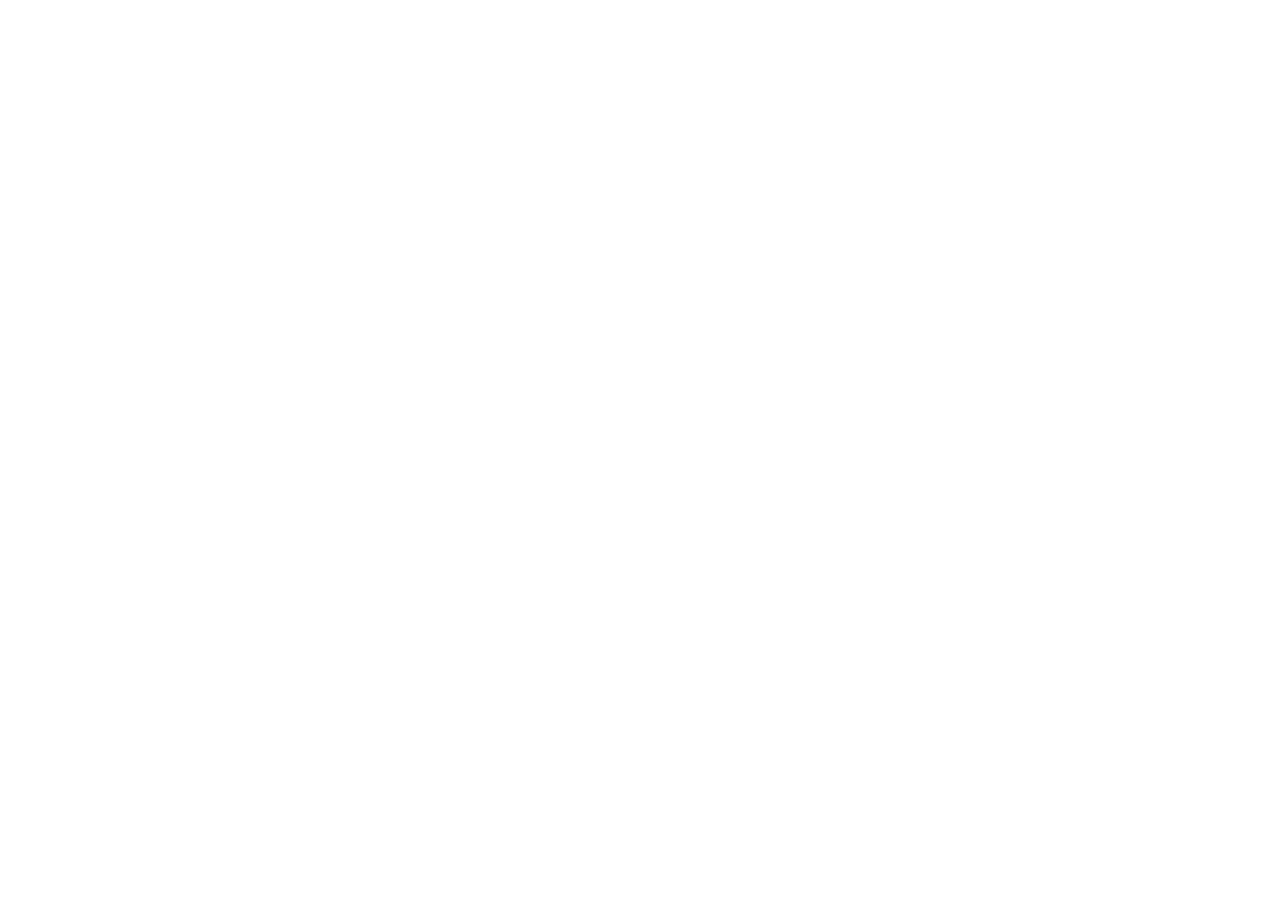
==== islombek.html @ 13af0010 "islombek.html faylini ochdim" ====
<!DOCTYPE html>
<html lang="en">
<head>
    <meta charset="UTF-8">
    <meta name="viewport" content="width=device-width, initial-scale=1.0">
    <title>Online Course</title>
    
</head>
<body>
    
</body>
</html>
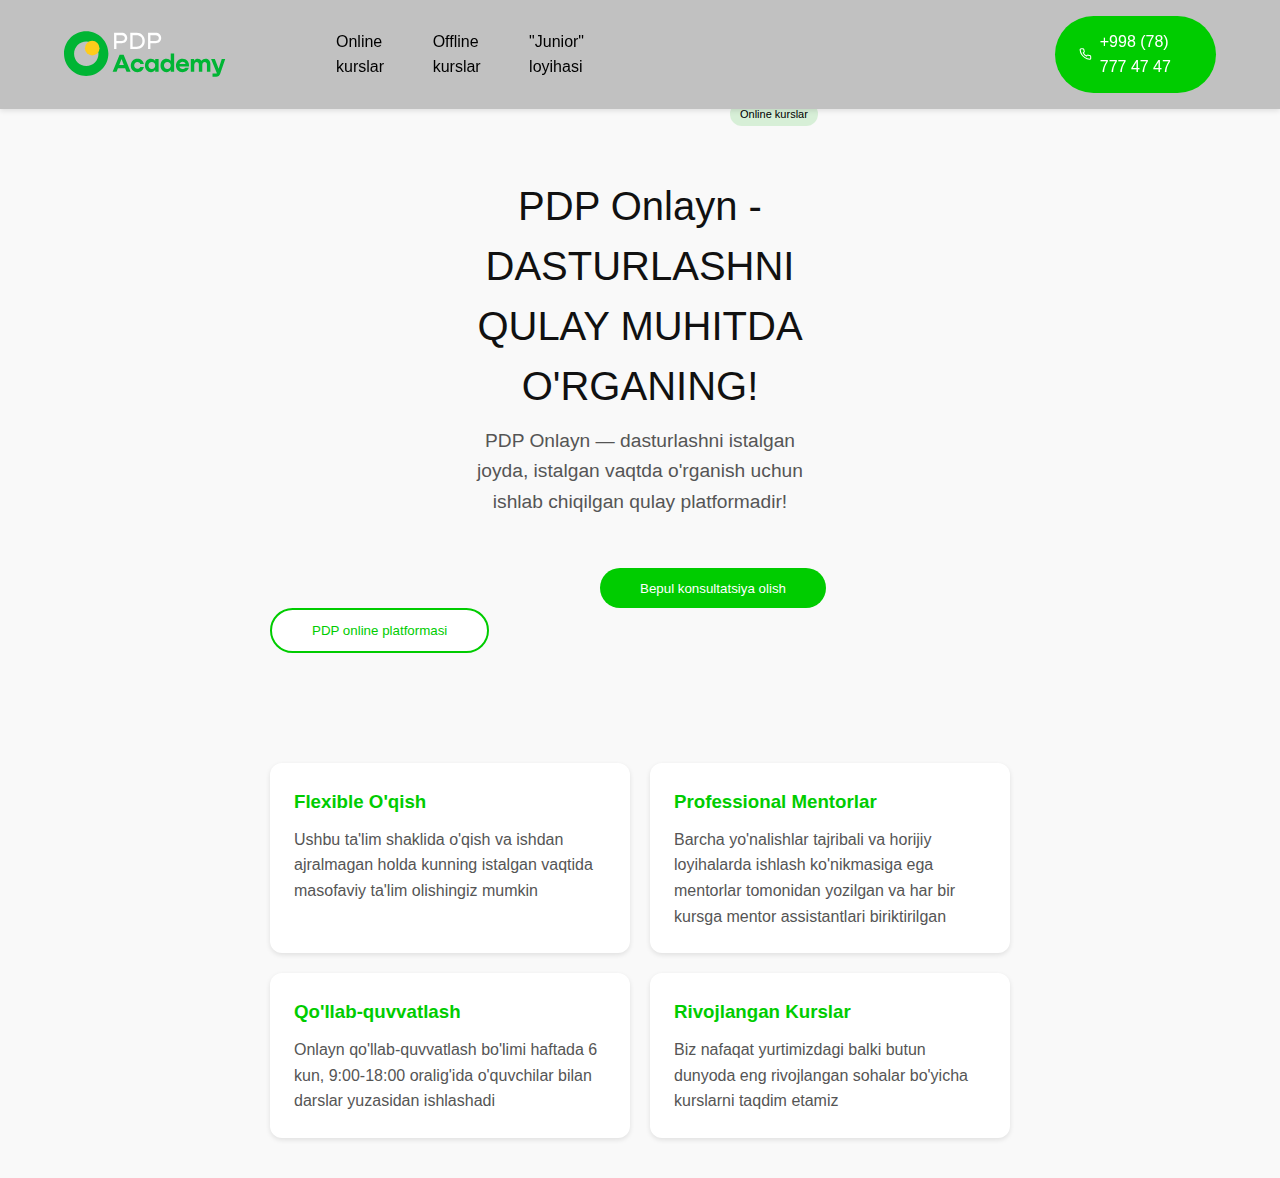
==== commit b549e157: "boshlang'ich page ni kirishdim" ====
--- a/islombek.html
+++ b/islombek.html
@@ -1,12 +1,66 @@
 <!DOCTYPE html>
 <html lang="en">
+
 <head>
     <meta charset="UTF-8">
     <meta name="viewport" content="width=device-width, initial-scale=1.0">
-    <title>Online Course</title>
-    
+    <link rel="stylesheet" href="islombek.css">
+    <title>PDP Academy</title>
+
 </head>
+
 <body>
-    
+    <section class="kottaNav">
+        <nav class="navbar">
+            <img src="./img/logo.e84aba9a5311ad12b26f240237513b5b.svg" alt="Logo" class="logo"
+                style="margin-right: 70px;">
+            <button class="menu-btn" style="display: none;">☰</button>
+            <div class="nav-links">
+                <a href="#">Online kurslar</a>
+                <a href="#">Offline kurslar</a>
+                <a href="#">"Junior" loyihasi</a>
+                <a href="tel:+998787774747" class="phone-number">
+                    <svg width="20" height="20" viewBox="0 0 24 24" fill="none" stroke="currentColor" stroke-width="2">
+                        <path
+                            d="M22 16.92v3a2 2 0 0 1-2.18 2 19.79 19.79 0 0 1-8.63-3.07 19.5 19.5 0 0 1-6-6 19.79 19.79 0 0 1-3.07-8.67A2 2 0 0 1 4.11 2h3a2 2 0 0 1 2 1.72 12.84 12.84 0 0 0 .7 2.81 2 2 0 0 1-.45 2.11L8.09 9.91a16 16 0 0 0 6 6l1.27-1.27a2 2 0 0 1 2.11-.45 12.84 12.84 0 0 0 2.81.7A2 2 0 0 1 22 16.92z">
+                        </path>
+                    </svg>
+                    +998 (78) 777 47 47
+                </a>
+            </div>
+        </nav>
+
+        <main class="content">
+            <a class="bage" href="https://online.pdp.uz/" target="_blank" rel="noreferrer">Online kurslar</a>
+            <section class="hero">
+                <h1>PDP Onlayn - DASTURLASHNI QULAY MUHITDA O'RGANING!</h1>
+                <p class="kirish">PDP Onlayn — dasturlashni istalgan joyda, istalgan vaqtda o'rganish uchun ishlab chiqilgan qulay
+                    platformadir!</p>
+            </section>
+            <div class="center">
+                <button class="consultat-btn" type="button">Bepul konsultatsiya olish</button>
+                <button class="consultat-bt" type="button">PDP online platformasi</button>
+            </div>
+            
+            <section class="cards">
+                <div class="card">
+                    <h3>Flexible O'qish</h3>
+                    <p>Ushbu ta'lim shaklida o'qish va ishdan ajralmagan holda kunning istalgan vaqtida masofaviy ta'lim olishingiz mumkin</p>
+                </div>
+                <div class="card">
+                    <h3>Professional Mentorlar</h3>
+                    <p>Barcha yo'nalishlar tajribali va horijiy loyihalarda ishlash ko'nikmasiga ega mentorlar tomonidan yozilgan va har bir kursga mentor assistantlari biriktirilgan</p>
+                </div>
+                <div class="card">
+                    <h3>Qo'llab-quvvatlash</h3>
+                    <p>Onlayn qo'llab-quvvatlash bo'limi haftada 6 kun, 9:00-18:00 oralig'ida o'quvchilar bilan darslar yuzasidan ishlashadi</p>
+                </div>
+                <div class="card">
+                    <h3>Rivojlangan Kurslar</h3>
+                    <p>Biz nafaqat yurtimizdagi balki butun dunyoda eng rivojlangan sohalar bo'yicha kurslarni taqdim etamiz</p>
+                </div>
+            </section>
+        </main>
 </body>
+
 </html>--- a/islombek.css
+++ b/islombek.css
@@ -0,0 +1,194 @@
+* {
+    margin: 0;
+    padding: 0;
+    box-sizing: border-box;
+}
+
+body {
+    font-family: Arial, sans-serif;
+    line-height: 1.6;
+}
+.bage {
+    background-color: #d1ecd1dd;
+    border-radius: 25px;
+    font-size: 11px;
+    padding: 6px 10px;
+    color: #000000;
+    text-decoration: none;
+    align-items: center;
+    margin-left: 480px;
+    margin-top: 90px;
+}
+
+.center {
+    display: ruby;
+
+}
+.consultat-bt {
+    background-color: white;
+    color: #00cc00 !important;
+    padding: 0.8rem 2.5rem;
+    border-radius: 50px;
+    text-decoration: none;
+    display: flex;
+    align-items: center;
+    gap: 0.5rem;
+    margin-left: 20px;
+    border-color: #00cc00;
+    border-style: solid;
+}
+.consultat-btn{
+    background-color: #00cc00;
+    color: white !important;
+    padding: 0.8rem 2.5rem;
+    border-radius: 50px;
+    text-decoration: none;
+    display: flex;
+    align-items: center;
+    gap: 0.5rem;
+    margin-left: 350px;
+    border: 2px;
+}
+
+.navbar {
+    display: flex;
+    justify-content: space-around;
+    align-items: center;
+    padding: 10px 20px;
+    background-color: white;
+    box-shadow: 0 2px 5px rgba(0, 0, 0, 0.1);
+    position: fixed;
+    top: 0;
+    left: 0;
+    width: 100%;
+    z-index: 1000;
+}
+body{
+    background-color: #f9f9f9;
+    background-repeat: no-repeat;
+     background-size: cover ;
+     background-position: center;
+}
+.navbar {
+     display: flex;
+    justify-content: start;
+    align-items: center;
+    gap: 40px;
+    padding: 1rem 5%;
+    position: fixed;
+    width: 100%;
+    top: 0;
+    left: 0;
+    z-index: 1000;
+    transition: all 0.3s ease;
+    background-color: #c1c1c1;
+  
+}
+
+.navbar.scrolled {
+    background-color: white;
+    box-shadow: 0 2px 10px rgba(0,0,0,0.1);
+}
+
+.logo {
+    display: flex;
+    align-items: center;
+    gap: 0.5rem;
+    color: #000000;
+    text-decoration: none;
+}
+
+
+.navbar.scrolled .logo {
+    color: #333;
+}
+.kirish {
+    color: #333;
+}
+.nav-links {
+    display: flex;
+    gap: 2rem;
+    align-items: center;
+}
+
+.nav-links a {
+    text-decoration: none;
+    color: #000000;
+    font-size: 16px;
+    transition: color 0.3s ease;
+}
+
+.navbar.scrolled .nav-links a {
+    color: #333;
+}
+
+.phone-number {
+    background-color: #00cc00;
+    color: white !important;
+    padding: 0.8rem 1.5rem;
+    border-radius: 50px;
+    text-decoration: none;
+    display: flex;
+    align-items: center;
+    gap: 0.5rem;
+    margin-left: 420px;
+}
+
+.phone-number:hover {
+    background-color: #01ba01;
+}
+.content {
+    margin-top: 80px; 
+    padding: 20px;
+    padding-left: 250px;
+    padding-right: 250px;
+
+}
+
+.hero {
+    text-align: center;
+    padding: 50px 20px;
+}
+
+.hero h1 {
+    font-size: 40px;
+    margin-bottom: 10px;
+    padding-left: 200px;
+    padding-right: 200px;
+    font-family: 'Segoe UI', Tahoma, Geneva, Verdana, sans-serif;
+    font-style: normal;
+    font-weight: 500;
+    line-height: 150%;
+    color: var(--common-colors-black,#111);
+}
+
+.hero p {
+    font-size: 1.2rem;
+    color: #555;
+    padding-left: 200px;
+    padding-right: 200px;
+}
+
+.cards {
+    display: grid;
+    grid-template-columns: repeat(auto-fit, minmax(250px, 1fr));
+    gap: 20px;
+    padding: 20px;
+    margin-top: 90px;
+}
+.card {
+    background: white;
+    padding: 24px;
+    border-radius: 12px;
+    box-shadow: 0 2px 5px rgba(0, 0, 0, 0.1);
+    text-align: start;
+}
+
+.card h3 {
+    color: #00cc00;
+    margin-bottom: 10px;
+}
+
+.card p {
+    color: #555;
+}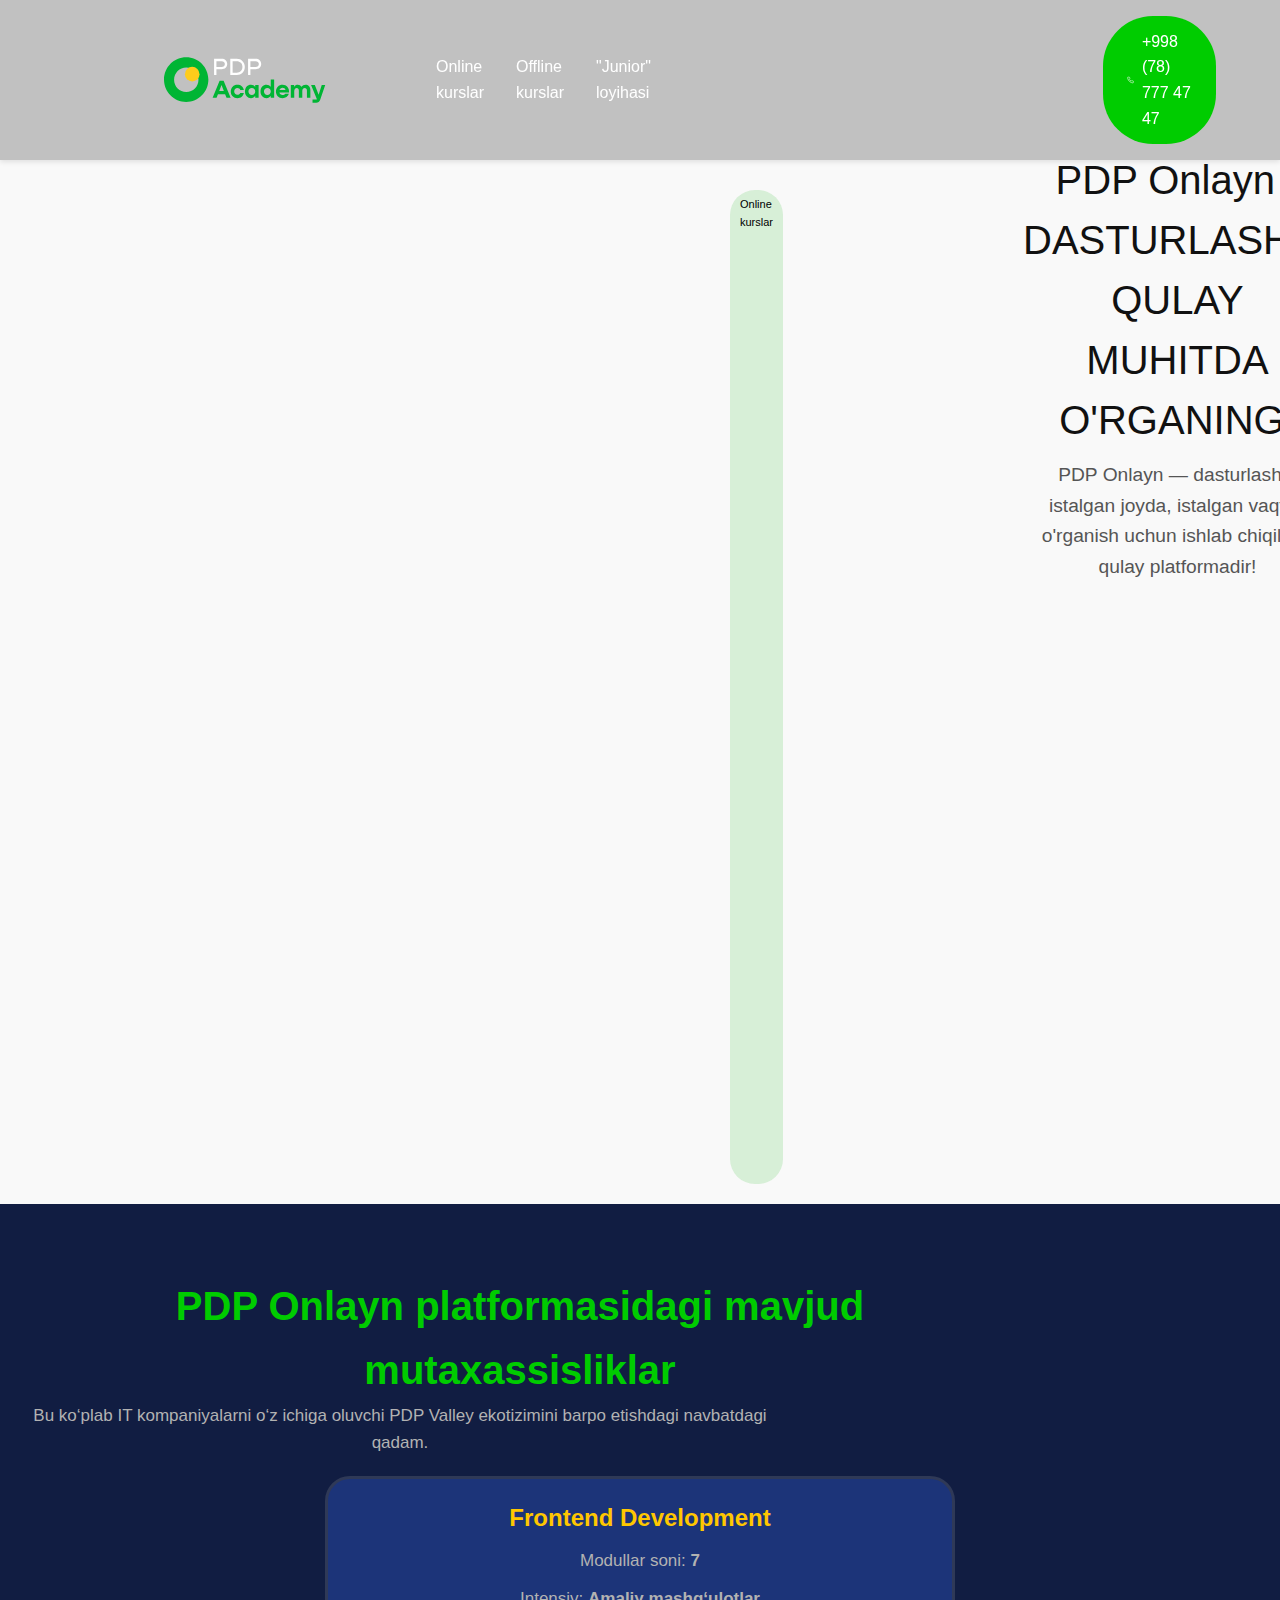
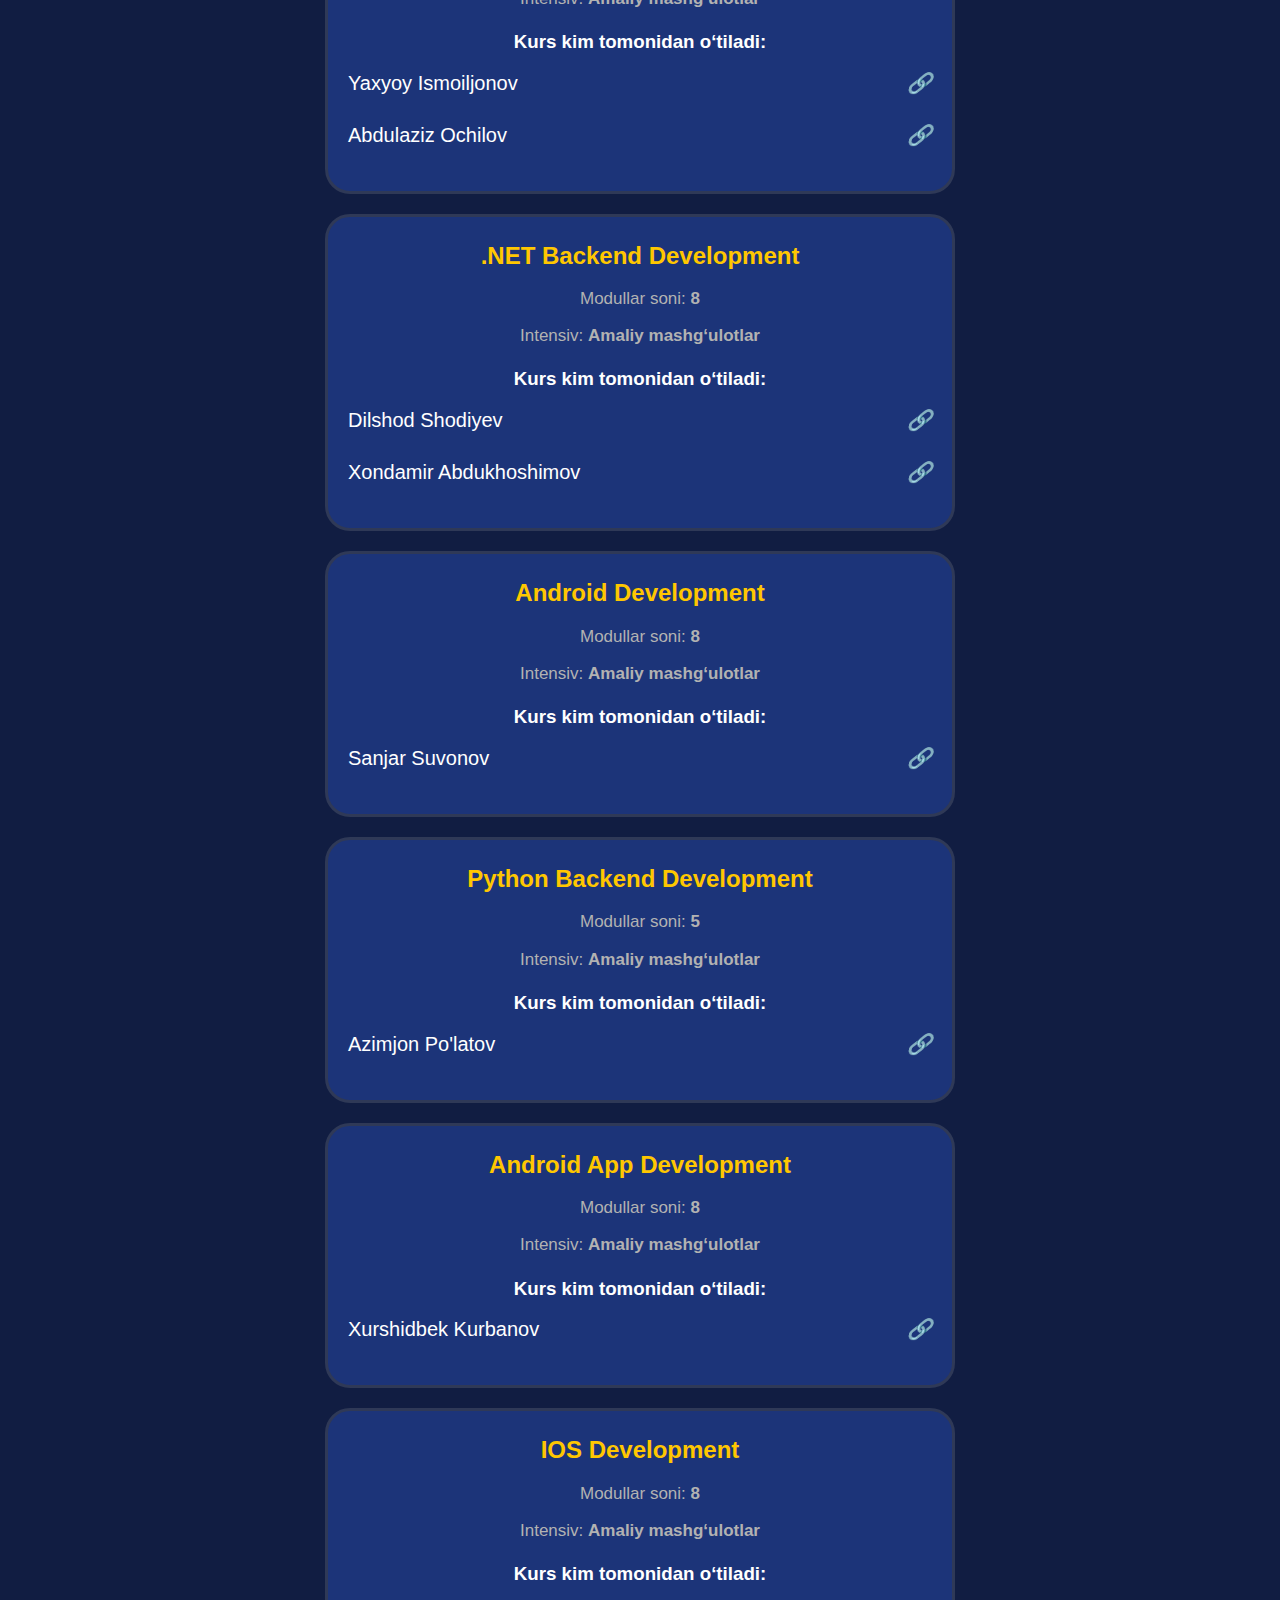
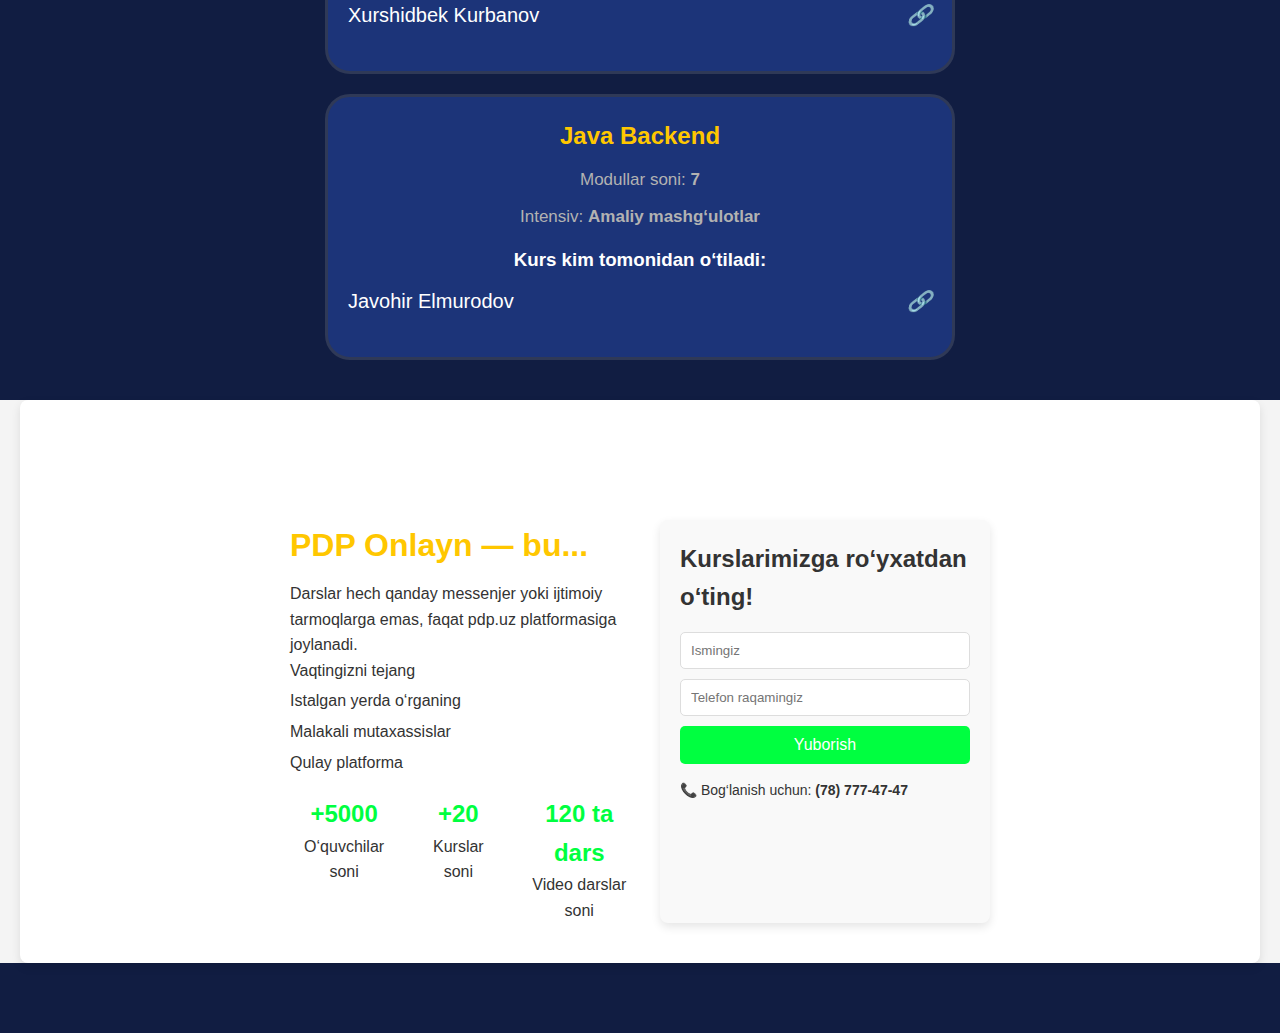
==== commit 24f6a7a6: "yangilanishlarni bir qismini kiritdim" ====
--- a/islombek.html
+++ b/islombek.html
@@ -10,57 +10,245 @@
 </head>
 
 <body>
-    <section class="kottaNav">
-        <nav class="navbar">
-            <img src="./img/logo.e84aba9a5311ad12b26f240237513b5b.svg" alt="Logo" class="logo"
-                style="margin-right: 70px;">
-            <button class="menu-btn" style="display: none;">☰</button>
-            <div class="nav-links">
-                <a href="#">Online kurslar</a>
-                <a href="#">Offline kurslar</a>
-                <a href="#">"Junior" loyihasi</a>
-                <a href="tel:+998787774747" class="phone-number">
-                    <svg width="20" height="20" viewBox="0 0 24 24" fill="none" stroke="currentColor" stroke-width="2">
-                        <path
-                            d="M22 16.92v3a2 2 0 0 1-2.18 2 19.79 19.79 0 0 1-8.63-3.07 19.5 19.5 0 0 1-6-6 19.79 19.79 0 0 1-3.07-8.67A2 2 0 0 1 4.11 2h3a2 2 0 0 1 2 1.72 12.84 12.84 0 0 0 .7 2.81 2 2 0 0 1-.45 2.11L8.09 9.91a16 16 0 0 0 6 6l1.27-1.27a2 2 0 0 1 2.11-.45 12.84 12.84 0 0 0 2.81.7A2 2 0 0 1 22 16.92z">
-                        </path>
-                    </svg>
-                    +998 (78) 777 47 47
-                </a>
+    <div class="page-1">
+        <section class="kottaNav">
+            <nav class="navbar">
+                <img src="./img/logo.e84aba9a5311ad12b26f240237513b5b.svg" alt="Logo" class="logo"
+                    style="margin-right: 70px;">
+                <button class="menu-btn" style="display: none;">☰</button>
+                <div class="nav-links">
+                    <a href="islombek.html">Online kurslar</a>
+                    <a href="#">Offline kurslar</a>
+                    <a href="#">"Junior" loyihasi</a>
+                    <a href="tel:+998787774747" class="phone-number">
+                        <svg width="20" height="20" viewBox="0 0 24 24" fill="none" stroke="currentColor"
+                            stroke-width="2">
+                            <path
+                                d="M22 16.92v3a2 2 0 0 1-2.18 2 19.79 19.79 0 0 1-8.63-3.07 19.5 19.5 0 0 1-6-6 19.79 19.79 0 0 1-3.07-8.67A2 2 0 0 1 4.11 2h3a2 2 0 0 1 2 1.72 12.84 12.84 0 0 0 .7 2.81 2 2 0 0 1-.45 2.11L8.09 9.91a16 16 0 0 0 6 6l1.27-1.27a2 2 0 0 1 2.11-.45 12.84 12.84 0 0 0 2.81.7A2 2 0 0 1 22 16.92z">
+                            </path>
+                        </svg>
+                        +998 (78) 777 47 47
+                    </a>
+                </div>
+            </nav>
+
+            <main class="content">
+                <a class="bage" href="https://online.pdp.uz/" target="_blank" rel="noreferrer">Online kurslar</a>
+                <section class="hero">
+                    <h1>PDP Onlayn - DASTURLASHNI QULAY MUHITDA O'RGANING!</h1>
+                    <p class="kirish">PDP Onlayn — dasturlashni istalgan joyda, istalgan vaqtda o'rganish uchun ishlab
+                        chiqilgan qulay
+                        platformadir!</p>
+                </section>
+                <div class="center">
+                    <button class="consultat-btn" type="button">Bepul konsultatsiya olish</button>
+                    <button class="consultat-bt" type="button"> <a href="https://online.pdp.uz">PDP online
+                            platformasi</a></button>
+                </div>
+
+                <section class="cards">
+                    <div class="card">
+                        <h3>Flexible O'qish</h3>
+                        <p>Ushbu ta'lim shaklida o'qish va ishdan ajralmagan holda kunning istalgan vaqtida masofaviy
+                            ta'lim
+                            olishingiz mumkin</p>
+                    </div>
+                    <div class="card">
+                        <h3>Professional Mentorlar</h3>
+                        <p>Barcha yo'nalishlar tajribali va horijiy loyihalarda ishlash ko'nikmasiga ega mentorlar
+                            tomonidan
+                            yozilgan va har bir kursga mentor assistantlari biriktirilgan</p>
+                    </div>
+                    <div class="card">
+                        <h3>Qo'llab-quvvatlash</h3>
+                        <p>Onlayn qo'llab-quvvatlash bo'limi haftada 6 kun, 9:00-18:00 oralig'ida o'quvchilar bilan
+                            darslar
+                            yuzasidan ishlashadi</p>
+                    </div>
+                    <div class="card">
+                        <h3>Rivojlangan Kurslar</h3>
+                        <p>Biz nafaqat yurtimizdagi balki butun dunyoda eng rivojlangan sohalar bo'yicha kurslarni
+                            taqdim
+                            etamiz</p>
+                    </div>
+                </section>
+            </main>
+    </div>
+    <div>
+        <section class="platform-section">
+            <h1>PDP Onlayn platformasidagi mavjud mutaxassisliklar</h1>
+            <p>
+                Bu ko‘plab IT kompaniyalarni o‘z ichiga oluvchi PDP Valley ekotizimini
+                barpo etishdagi navbatdagi qadam.
+            </p>
+            <div class="platform-cards">
+                <!-- Frontend Development Card -->
+                <div class="cardlar">
+                    <h2>Frontend Development</h2>
+                    <p>Modullar soni: <strong>7</strong></p>
+                    <p>Intensiv: <strong>Amaliy mashg‘ulotlar</strong></p>
+                    <div class="instructors">
+                        <h3>Kurs kim tomonidan o‘tiladi:</h3>
+                        <ul>
+                            <li>
+                                <span>Yaxyoy Ismoiljonov</span>
+                                <a href="#"><i class="icon">🔗</i></a>
+                            </li>
+                            <li>
+                                <span>Abdulaziz Ochilov</span>
+                                <a href="#"><i class="icon">🔗</i></a>
+                            </li>
+                        </ul>
+                    </div>
+                </div>
+
+                <!-- Backend Development Card -->
+                <div class="cardlar">
+                    <h2>.NET Backend Development</h2>
+                    <p>Modullar soni: <strong>8</strong></p>
+                    <p>Intensiv: <strong>Amaliy mashg‘ulotlar</strong></p>
+                    <div class="instructors">
+                        <h3>Kurs kim tomonidan o‘tiladi:</h3>
+                        <ul>
+                            <li>
+                                <span>Dilshod Shodiyev</span>
+                                <a href="#"><i class="icon">🔗</i></a>
+                            </li>
+                            <li>
+                                <span>Xondamir Abdukhoshimov</span>
+                                <a href="#"><i class="icon">🔗</i></a>
+                            </li>
+                        </ul>
+                    </div>
+                </div>
+
+                <!-- Android Dev -->
+                <div class="cardlar">
+                    <h2>Android Development</h2>
+                    <p>Modullar soni: <strong>8</strong></p>
+                    <p>Intensiv: <strong>Amaliy mashg‘ulotlar</strong></p>
+                    <div class="instructors">
+                        <h3>Kurs kim tomonidan o‘tiladi:</h3>
+                        <ul>
+                            <li>
+                                <span>Sanjar Suvonov</span>
+                                <a href="https://online.pdp.uz/course/android-development"><i class="icon">🔗</i></a>
+                            </li>
+                        </ul>
+                    </div>
+                </div>
+
+                <!-- Pyton backend dev -->
+                <div class="cardlar">
+                    <h2>Python Backend Development</h2>
+                    <p>Modullar soni: <strong>5</strong></p>
+                    <p>Intensiv: <strong>Amaliy mashg‘ulotlar</strong></p>
+                    <div class="instructors">
+                        <h3>Kurs kim tomonidan o‘tiladi:</h3>
+                        <ul>
+                            <li>
+                                <span>Azimjon Po'latov</span>
+                                <a href="https://online.pdp.uz/roadmap/PythonBackend"><i class="icon">🔗</i></a>
+                            </li>
+                        </ul>
+                    </div>
+                </div>
+
+                <!--  -->
+                <div class="cardlar">
+                    <h2>Android App Development</h2>
+                    <p>Modullar soni: <strong>8</strong></p>
+                    <p>Intensiv: <strong>Amaliy mashg‘ulotlar</strong></p>
+                    <div class="instructors">
+                        <h3>Kurs kim tomonidan o‘tiladi:</h3>
+                        <ul>
+                            <li>
+                                <span>Xurshidbek Kurbanov</span>
+                                <a href="https://online.pdp.uz/course/android-app-development"><i class="icon">🔗</i></a>
+                            </li>
+                        </ul>
+                    </div>
+                </div>
+
+                <!--  -->
+                <div class="cardlar">
+                    <h2>IOS Development</h2>
+                    <p>Modullar soni: <strong>8</strong></p>
+                    <p>Intensiv: <strong>Amaliy mashg‘ulotlar</strong></p>
+                    <div class="instructors">
+                        <h3>Kurs kim tomonidan o‘tiladi:</h3>
+                        <ul>
+                            <li>
+                                <span>Xurshidbek Kurbanov</span>
+                                <a href="https://online.pdp.uz/course/ios-app-development"><i class="icon">🔗</i></a>
+                            </li>
+                        </ul>
+                    </div>
+                </div>
+
+                <!--  -->
+                <div class="cardlar">
+                    <h2>Java Backend</h2>
+                    <p>Modullar soni: <strong>7</strong></p>
+                    <p>Intensiv: <strong>Amaliy mashg‘ulotlar</strong></p>
+                    <div class="instructors">
+                        <h3>Kurs kim tomonidan o‘tiladi:</h3>
+                        <ul>
+                            <li>
+                                <span>Javohir Elmurodov</span>
+                                <a href="https://online.pdp.uz/course/java-development-2023"><i class="icon">🔗</i></a>
+                            </li>
+                        </ul>
+                    </div>
+                </div>
             </div>
-        </nav>
-
-        <main class="content">
-            <a class="bage" href="https://online.pdp.uz/" target="_blank" rel="noreferrer">Online kurslar</a>
-            <section class="hero">
-                <h1>PDP Onlayn - DASTURLASHNI QULAY MUHITDA O'RGANING!</h1>
-                <p class="kirish">PDP Onlayn — dasturlashni istalgan joyda, istalgan vaqtda o'rganish uchun ishlab chiqilgan qulay
-                    platformadir!</p>
-            </section>
-            <div class="center">
-                <button class="consultat-btn" type="button">Bepul konsultatsiya olish</button>
-                <button class="consultat-bt" type="button">PDP online platformasi</button>
+        </section>
+    </div>
+    <div class="page-3">
+        <section class="pdp-online">
+            <div class="content">
+              <div class="info">
+                <h1>PDP Onlayn — bu...</h1>
+                <p>
+                  Darslar hech qanday messenjer yoki ijtimoiy tarmoqlarga emas, faqat
+                  pdp.uz platformasiga joylanadi.
+                </p>
+                <ul>
+                  <li>Vaqtingizni tejang</li>
+                  <li>Istalgan yerda o‘rganing</li>
+                  <li>Malakali mutaxassislar</li>
+                  <li>Qulay platforma</li>
+                </ul>
+                <div class="stats">
+                  <div>
+                    <h2>+5000</h2>
+                    <p>O‘quvchilar soni</p>
+                  </div>
+                  <div>
+                    <h2>+20</h2>
+                    <p>Kurslar soni</p>
+                  </div>
+                  <div>
+                    <h2>120 ta dars</h2>
+                    <p>Video darslar soni</p>
+                  </div>
+                </div>
+              </div>
+              <div class="form">
+                <h2>Kurslarimizga ro‘yxatdan o‘ting!</h2>
+                <form id="registration-form">
+                  <input type="text" id="name" placeholder="Ismingiz" required />
+                  <input type="tel" id="phone" placeholder="Telefon raqamingiz" required />
+                  <button type="submit">Yuborish</button>
+                </form>
+                <p>
+                  📞 Bog‘lanish uchun: <strong>(78) 777-47-47</strong>
+                </p>
+              </div>
             </div>
-            
-            <section class="cards">
-                <div class="card">
-                    <h3>Flexible O'qish</h3>
-                    <p>Ushbu ta'lim shaklida o'qish va ishdan ajralmagan holda kunning istalgan vaqtida masofaviy ta'lim olishingiz mumkin</p>
-                </div>
-                <div class="card">
-                    <h3>Professional Mentorlar</h3>
-                    <p>Barcha yo'nalishlar tajribali va horijiy loyihalarda ishlash ko'nikmasiga ega mentorlar tomonidan yozilgan va har bir kursga mentor assistantlari biriktirilgan</p>
-                </div>
-                <div class="card">
-                    <h3>Qo'llab-quvvatlash</h3>
-                    <p>Onlayn qo'llab-quvvatlash bo'limi haftada 6 kun, 9:00-18:00 oralig'ida o'quvchilar bilan darslar yuzasidan ishlashadi</p>
-                </div>
-                <div class="card">
-                    <h3>Rivojlangan Kurslar</h3>
-                    <p>Biz nafaqat yurtimizdagi balki butun dunyoda eng rivojlangan sohalar bo'yicha kurslarni taqdim etamiz</p>
-                </div>
-            </section>
-        </main>
+          </section>
+          
+    </div>
 </body>
 
 </html>--- a/islombek.css
+++ b/islombek.css
@@ -8,6 +8,7 @@
     font-family: Arial, sans-serif;
     line-height: 1.6;
 }
+
 .bage {
     background-color: #d1ecd1dd;
     border-radius: 25px;
@@ -24,6 +25,7 @@
     display: ruby;
 
 }
+
 .consultat-bt {
     background-color: white;
     color: #00cc00 !important;
@@ -37,7 +39,8 @@
     border-color: #00cc00;
     border-style: solid;
 }
-.consultat-btn{
+
+.consultat-btn {
     background-color: #00cc00;
     color: white !important;
     padding: 0.8rem 2.5rem;
@@ -63,14 +66,16 @@
     width: 100%;
     z-index: 1000;
 }
-body{
+
+.page-1 {
     background-color: #f9f9f9;
     background-repeat: no-repeat;
-     background-size: cover ;
-     background-position: center;
-}
+    background-size: cover;
+    background-position: center;
+}
+
 .navbar {
-     display: flex;
+    display: flex;
     justify-content: start;
     align-items: center;
     gap: 40px;
@@ -82,15 +87,16 @@
     z-index: 1000;
     transition: all 0.3s ease;
     background-color: #c1c1c1;
-  
+
 }
 
 .navbar.scrolled {
     background-color: white;
-    box-shadow: 0 2px 10px rgba(0,0,0,0.1);
+    box-shadow: 0 2px 10px rgba(0, 0, 0, 0.1);
 }
 
 .logo {
+    margin-left: 100px;
     display: flex;
     align-items: center;
     gap: 0.5rem;
@@ -102,9 +108,11 @@
 .navbar.scrolled .logo {
     color: #333;
 }
+
 .kirish {
     color: #333;
 }
+
 .nav-links {
     display: flex;
     gap: 2rem;
@@ -113,7 +121,7 @@
 
 .nav-links a {
     text-decoration: none;
-    color: #000000;
+    color: white;
     font-size: 16px;
     transition: color 0.3s ease;
 }
@@ -137,8 +145,9 @@
 .phone-number:hover {
     background-color: #01ba01;
 }
+
 .content {
-    margin-top: 80px; 
+    margin-top: 80px;
     padding: 20px;
     padding-left: 250px;
     padding-right: 250px;
@@ -159,7 +168,7 @@
     font-style: normal;
     font-weight: 500;
     line-height: 150%;
-    color: var(--common-colors-black,#111);
+    color: var(--common-colors-black, #111);
 }
 
 .hero p {
@@ -176,6 +185,7 @@
     padding: 20px;
     margin-top: 90px;
 }
+
 .card {
     background: white;
     padding: 24px;
@@ -191,4 +201,180 @@
 
 .card p {
     color: #555;
+}
+
+/* ikkinchi page */
+
+body {
+    font-family: Arial, sans-serif;
+    background-color: #111d42;
+    color: #ffffff;
+    margin: 0;
+    padding: 0;
+    margin-bottom: 70px;
+}
+
+.platform-section {
+    text-align: center;
+    padding: 20px;
+}
+
+.platform-section h1 {
+    margin-top: 50px;
+    margin-right: 240px;
+    color: #00cc00;
+    font-size: 40px;
+    font-family: Geneva, Verdana, sans-serif;
+}
+
+.platform-section p {
+    margin-bottom: 20px;
+    color: #b2b2b2;
+    font-size: 17px;
+    margin-right: 480px;
+}
+
+.platform-cards {
+    display: flex;
+    justify-content: center;
+    gap: 20px;
+    flex-wrap: wrap;
+}
+
+.cardlar {
+    background-color: #1c3479;
+    border-color: #2f3957;
+    border-radius: 25px;
+    border-style: solid;
+    padding: 20px;
+    width: 630px;
+    /* box-shadow: 0px 4px 8px black; */
+}
+
+.cardlar h2 {
+    color: #ffc700;
+}
+
+.cardlar p {
+    margin: 10px 0;
+}
+
+.instructors h3 {
+    margin: 15px 0 10px;
+}
+
+.instructors ul {
+    list-style: none;
+    padding: 0;
+}
+
+.instructors li {
+    font-size: 20px;
+    display: flex;
+    justify-content: space-between;
+    align-items: center;
+    margin-bottom: 20px;
+}
+
+.instructors a {
+    color: #00cc00;
+    text-decoration: none;
+}
+
+/* page 3 */
+
+.page-3 {
+    font-family: Arial, sans-serif;
+    margin: 0;
+    padding: 0;
+    background-color: #f4f4f4;
+    color: #333;
+}
+
+.pdp-online {
+    display: flex;
+    justify-content: space-between;
+    align-items: center;
+    padding: 20px;
+    background-color: #fff;
+    box-shadow: 0px 4px 10px rgba(0, 0, 0, 0.1);
+    border-radius: 8px;
+    margin: 20px;
+}
+
+.content {
+    display: flex;
+    gap: 20px;
+}
+
+.info {
+    max-width: 50%;
+}
+
+.info h1 {
+    color: #ffc700;
+    margin-bottom: 10px;
+}
+
+.info ul {
+    list-style: none;
+    padding: 0;
+}
+
+.info ul li {
+    margin-bottom: 5px;
+}
+
+.stats {
+    display: flex;
+    gap: 20px;
+    margin-top: 20px;
+}
+
+.stats div {
+    text-align: center;
+}
+
+.stats h2 {
+    color: #00ff40;
+    margin: 0;
+}
+
+.form {
+    background-color: #f9f9f9;
+    padding: 20px;
+    border-radius: 8px;
+    box-shadow: 0px 4px 10px rgba(0, 0, 0, 0.1);
+}
+
+.form h2 {
+    margin-bottom: 15px;
+}
+
+.form input {
+    width: 100%;
+    padding: 10px;
+    margin-bottom: 10px;
+    border: 1px solid #ddd;
+    border-radius: 5px;
+}
+
+.form button {
+    width: 100%;
+    padding: 10px;
+    background-color: #00ff40;
+    color: white;
+    border: none;
+    border-radius: 5px;
+    font-size: 16px;
+    cursor: pointer;
+}
+
+.form button:hover {
+    background-color: #00cc33;
+}
+
+.form p {
+    margin-top: 15px;
+    font-size: 14px;
 }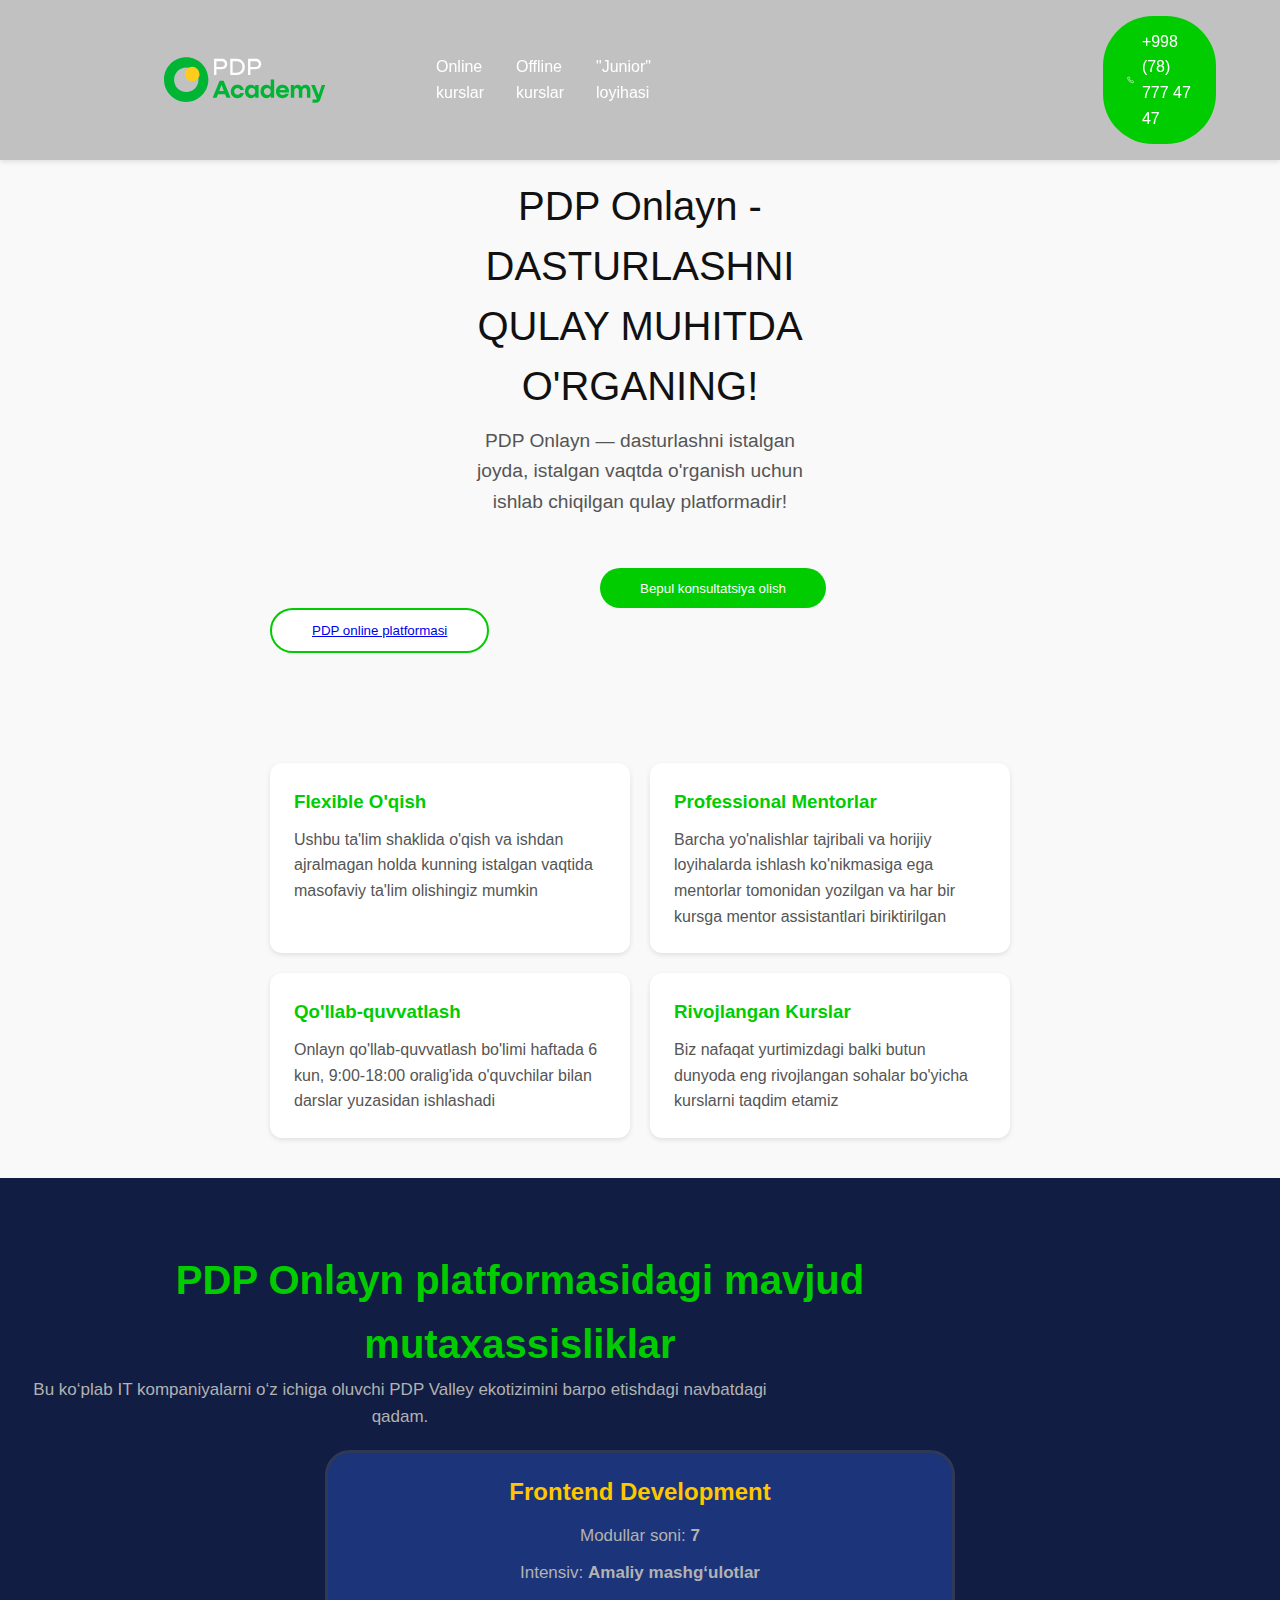
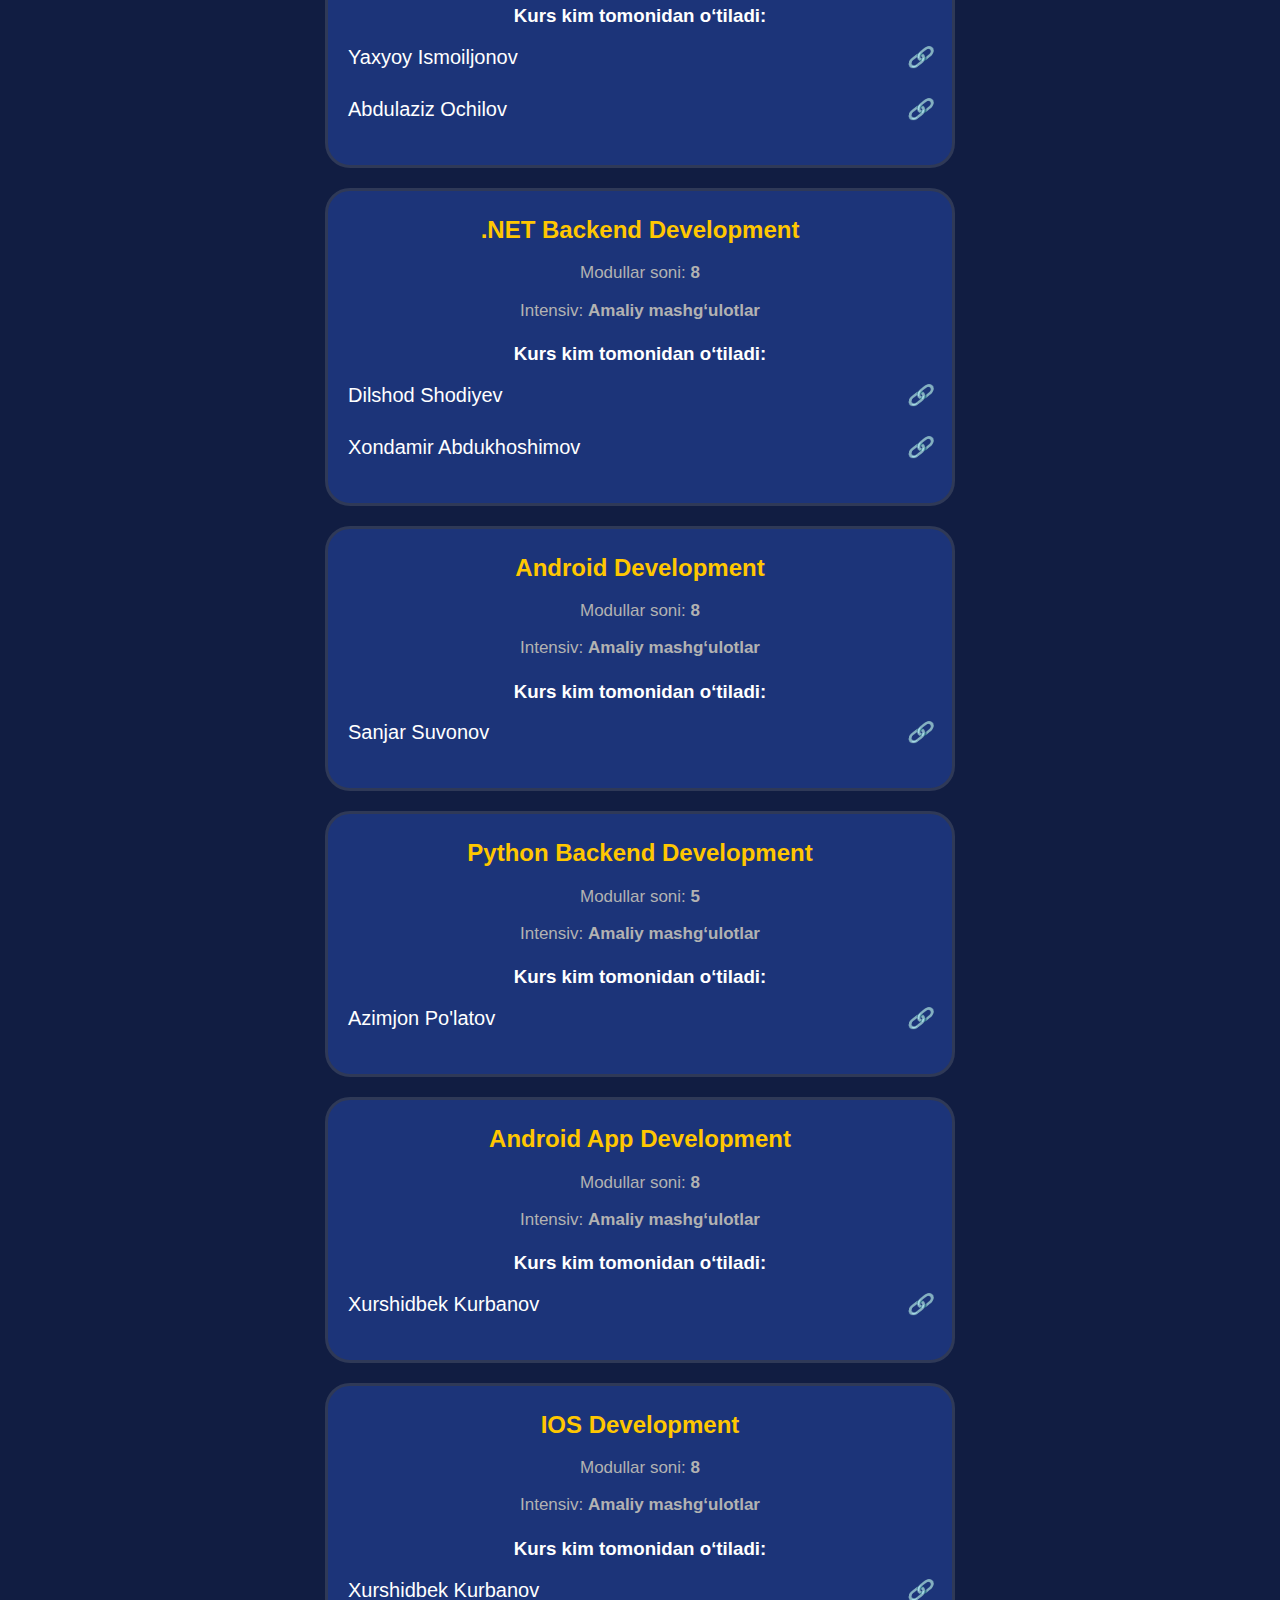
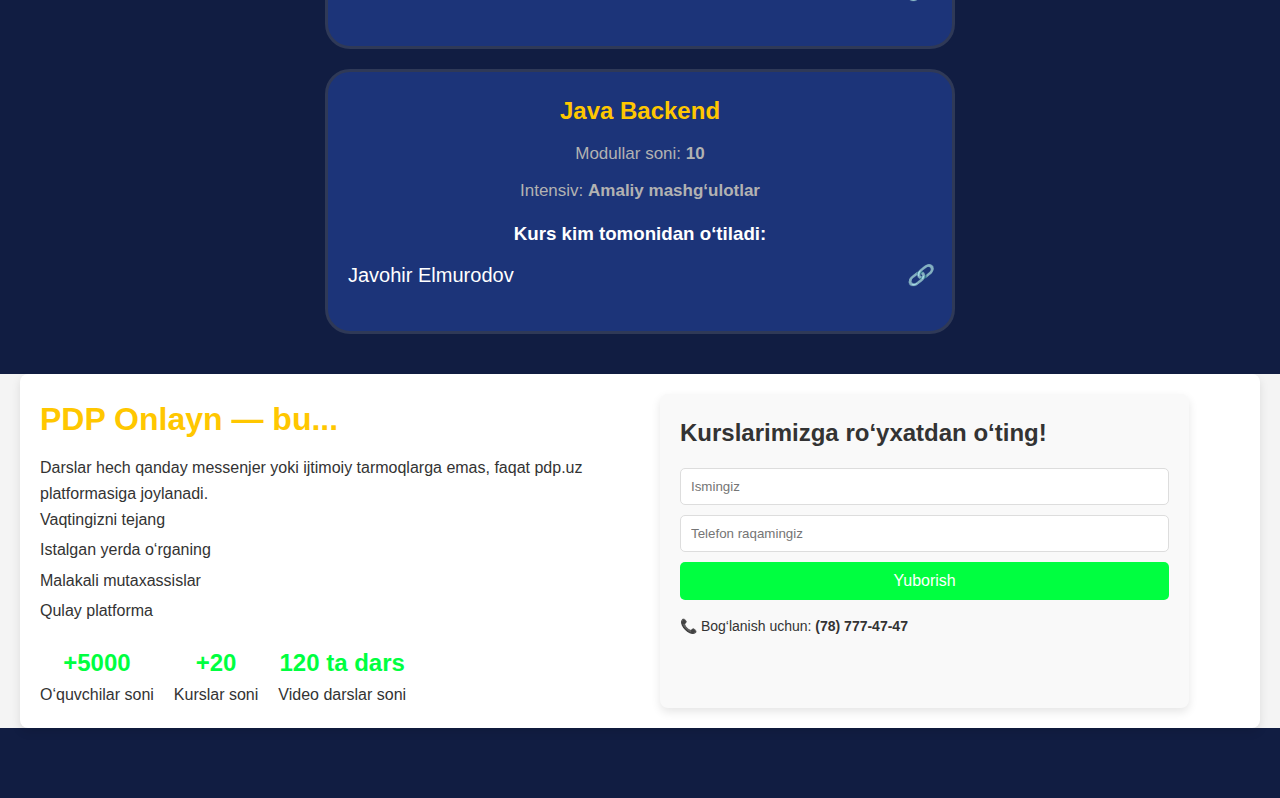
==== commit 8425909f: "xatolar tog'irlangan" ====
--- a/islombek.html
+++ b/islombek.html
@@ -164,7 +164,8 @@
                         <ul>
                             <li>
                                 <span>Xurshidbek Kurbanov</span>
-                                <a href="https://online.pdp.uz/course/android-app-development"><i class="icon">🔗</i></a>
+                                <a href="https://online.pdp.uz/course/android-app-development"><i
+                                        class="icon">🔗</i></a>
                             </li>
                         </ul>
                     </div>
@@ -189,7 +190,7 @@
                 <!--  -->
                 <div class="cardlar">
                     <h2>Java Backend</h2>
-                    <p>Modullar soni: <strong>7</strong></p>
+                    <p>Modullar soni: <strong>10</strong></p>
                     <p>Intensiv: <strong>Amaliy mashg‘ulotlar</strong></p>
                     <div class="instructors">
                         <h3>Kurs kim tomonidan o‘tiladi:</h3>
@@ -206,48 +207,62 @@
     </div>
     <div class="page-3">
         <section class="pdp-online">
-            <div class="content">
-              <div class="info">
-                <h1>PDP Onlayn — bu...</h1>
-                <p>
-                  Darslar hech qanday messenjer yoki ijtimoiy tarmoqlarga emas, faqat
-                  pdp.uz platformasiga joylanadi.
-                </p>
-                <ul>
-                  <li>Vaqtingizni tejang</li>
-                  <li>Istalgan yerda o‘rganing</li>
-                  <li>Malakali mutaxassislar</li>
-                  <li>Qulay platforma</li>
-                </ul>
-                <div class="stats">
-                  <div>
-                    <h2>+5000</h2>
-                    <p>O‘quvchilar soni</p>
-                  </div>
-                  <div>
-                    <h2>+20</h2>
-                    <p>Kurslar soni</p>
-                  </div>
-                  <div>
-                    <h2>120 ta dars</h2>
-                    <p>Video darslar soni</p>
-                  </div>
-                </div>
-              </div>
-              <div class="form">
-                <h2>Kurslarimizga ro‘yxatdan o‘ting!</h2>
-                <form id="registration-form">
-                  <input type="text" id="name" placeholder="Ismingiz" required />
-                  <input type="tel" id="phone" placeholder="Telefon raqamingiz" required />
-                  <button type="submit">Yuborish</button>
-                </form>
-                <p>
-                  📞 Bog‘lanish uchun: <strong>(78) 777-47-47</strong>
-                </p>
-              </div>
+            <div class="content1">
+                <div class="info">
+                    <h1>PDP Onlayn — bu...</h1>
+                    <p>
+                        Darslar hech qanday messenjer yoki ijtimoiy tarmoqlarga emas, faqat
+                        pdp.uz platformasiga joylanadi.
+                    </p>
+                    <ul>
+                        <li>Vaqtingizni tejang</li>
+                        <li>Istalgan yerda o‘rganing</li>
+                        <li>Malakali mutaxassislar</li>
+                        <li>Qulay platforma</li>
+                    </ul>
+                    <div class="stats">
+                        <div>
+                            <h2>+5000</h2>
+                            <p>O‘quvchilar soni</p>
+                        </div>
+                        <div>
+                            <h2>+20</h2>
+                            <p>Kurslar soni</p>
+                        </div>
+                        <div>
+                            <h2>120 ta dars</h2>
+                            <p>Video darslar soni</p>
+                        </div>
+                    </div>
+                </div>
+                <div class="form">
+                    <h2>Kurslarimizga ro‘yxatdan o‘ting!</h2>
+                    <form id="registration-form">
+                        <input type="text" id="name" placeholder="Ismingiz" required />
+                        <input type="tel" id="phone" placeholder="Telefon raqamingiz" required />
+                        <button type="submit">Yuborish</button>
+                    </form>
+                    <p>
+                        📞 Bog‘lanish uchun: <strong>(78) 777-47-47</strong>
+                    </p>
+                </div>
             </div>
-          </section>
-          
+        </section>
+        <script>
+            document.getElementById("registration-form").addEventListener("submit", function (e) {
+                e.preventDefault(); // Formani yuborishni to'xtatadi
+                const name = document.getElementById("name").value;
+                const phone = document.getElementById("phone").value;
+
+                if (name && phone) {
+                    alert("Saqlandi! Ism: " + name + ", Telefon: " + phone);
+                    document.getElementById("registration-form").reset();
+                } else {
+                    alert("Iltimos, barcha maydonlarni to'ldiring!");
+                }
+            });
+
+        </script>
     </div>
 </body>
 
--- a/islombek.css
+++ b/islombek.css
@@ -302,7 +302,7 @@
     margin: 20px;
 }
 
-.content {
+.content1 {
     display: flex;
     gap: 20px;
 }
@@ -329,16 +329,16 @@
     display: flex;
     gap: 20px;
     margin-top: 20px;
-}
+} 
 
 .stats div {
     text-align: center;
-}
+} 
 
 .stats h2 {
     color: #00ff40;
     margin: 0;
-}
+} 
 
 .form {
     background-color: #f9f9f9;
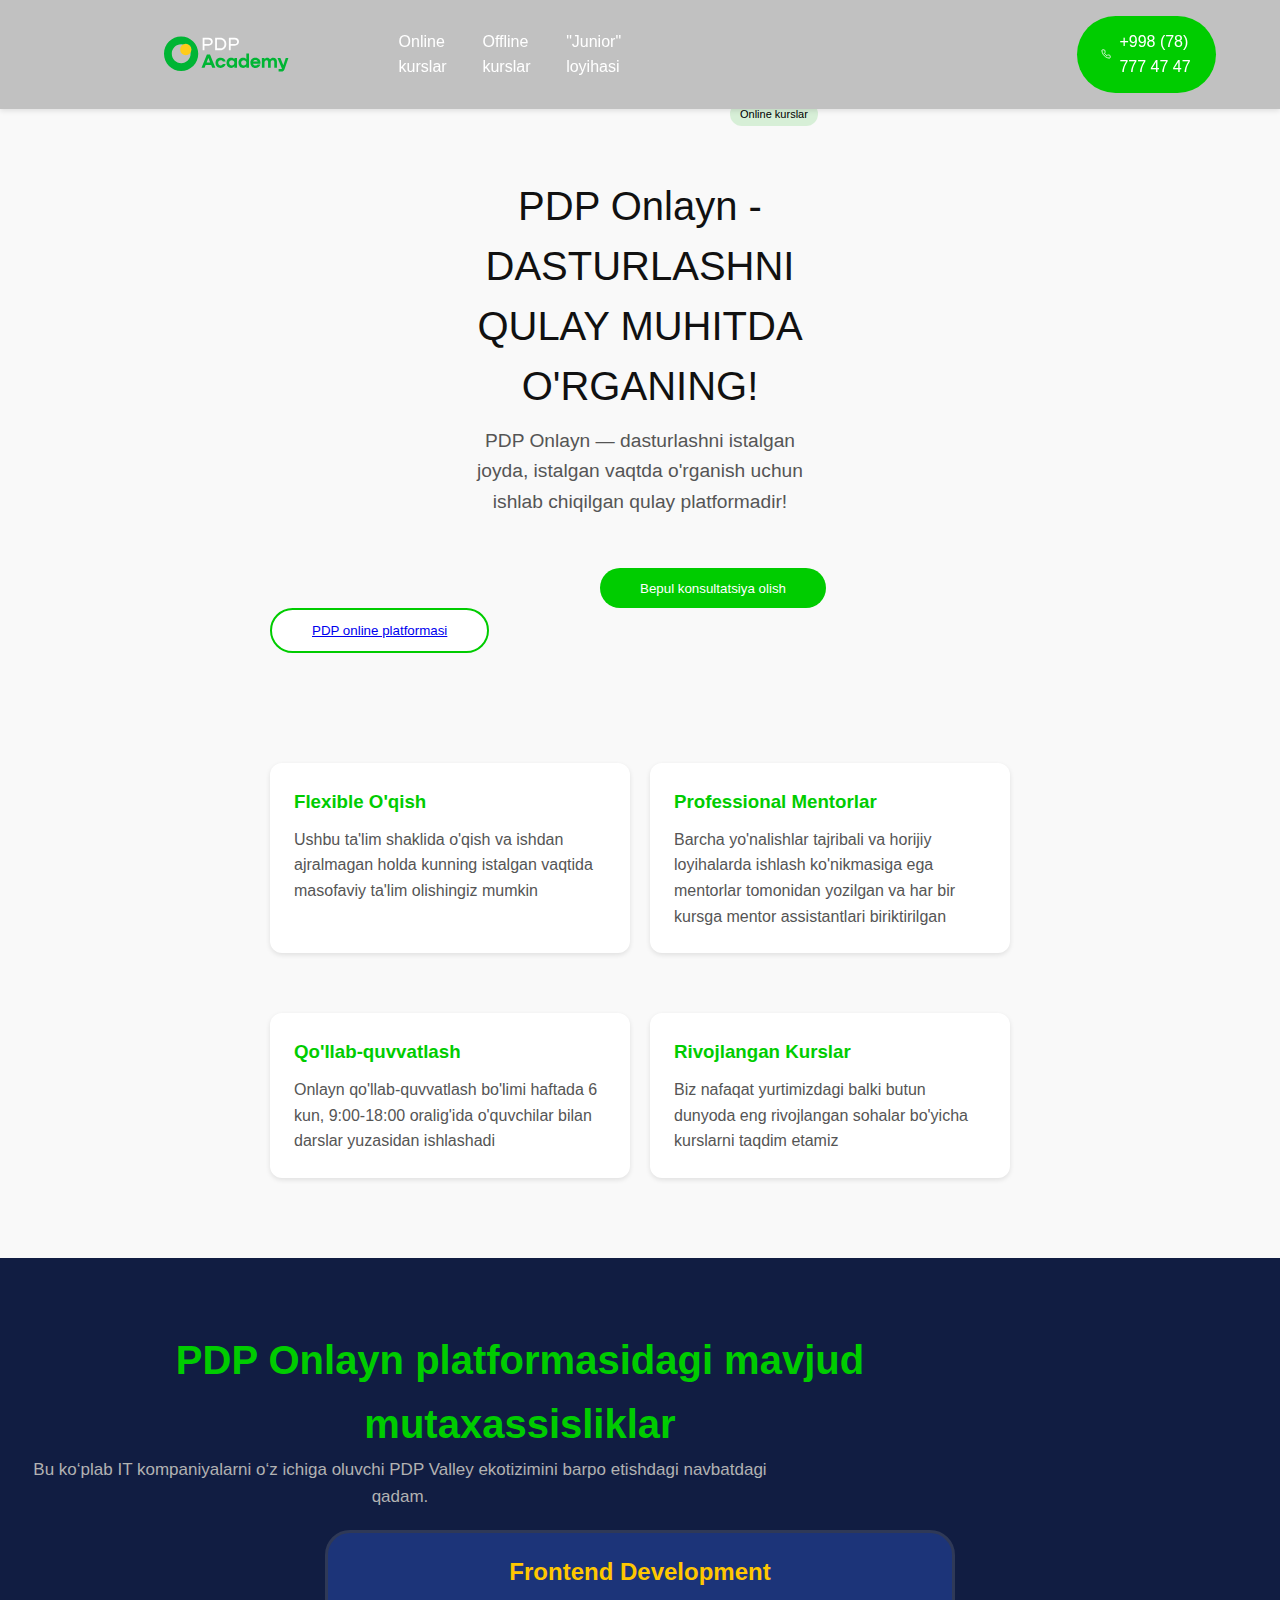
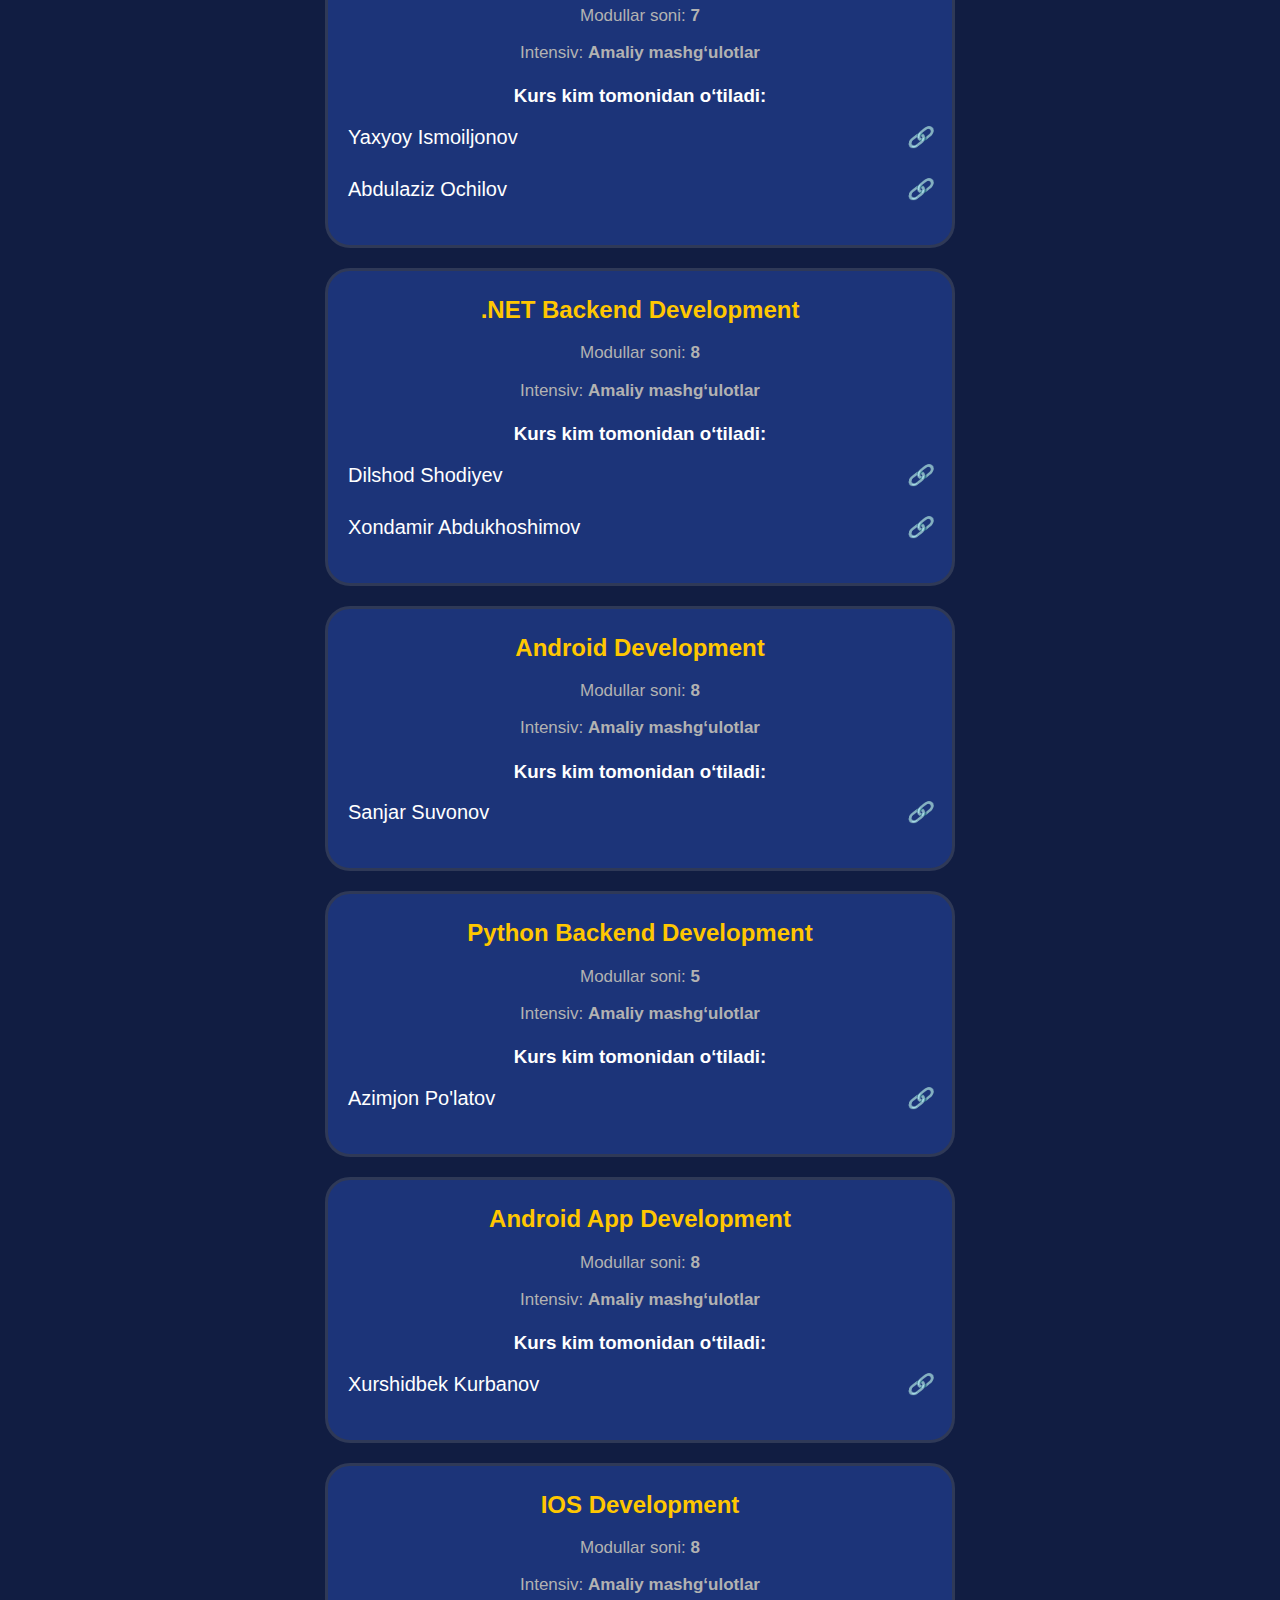
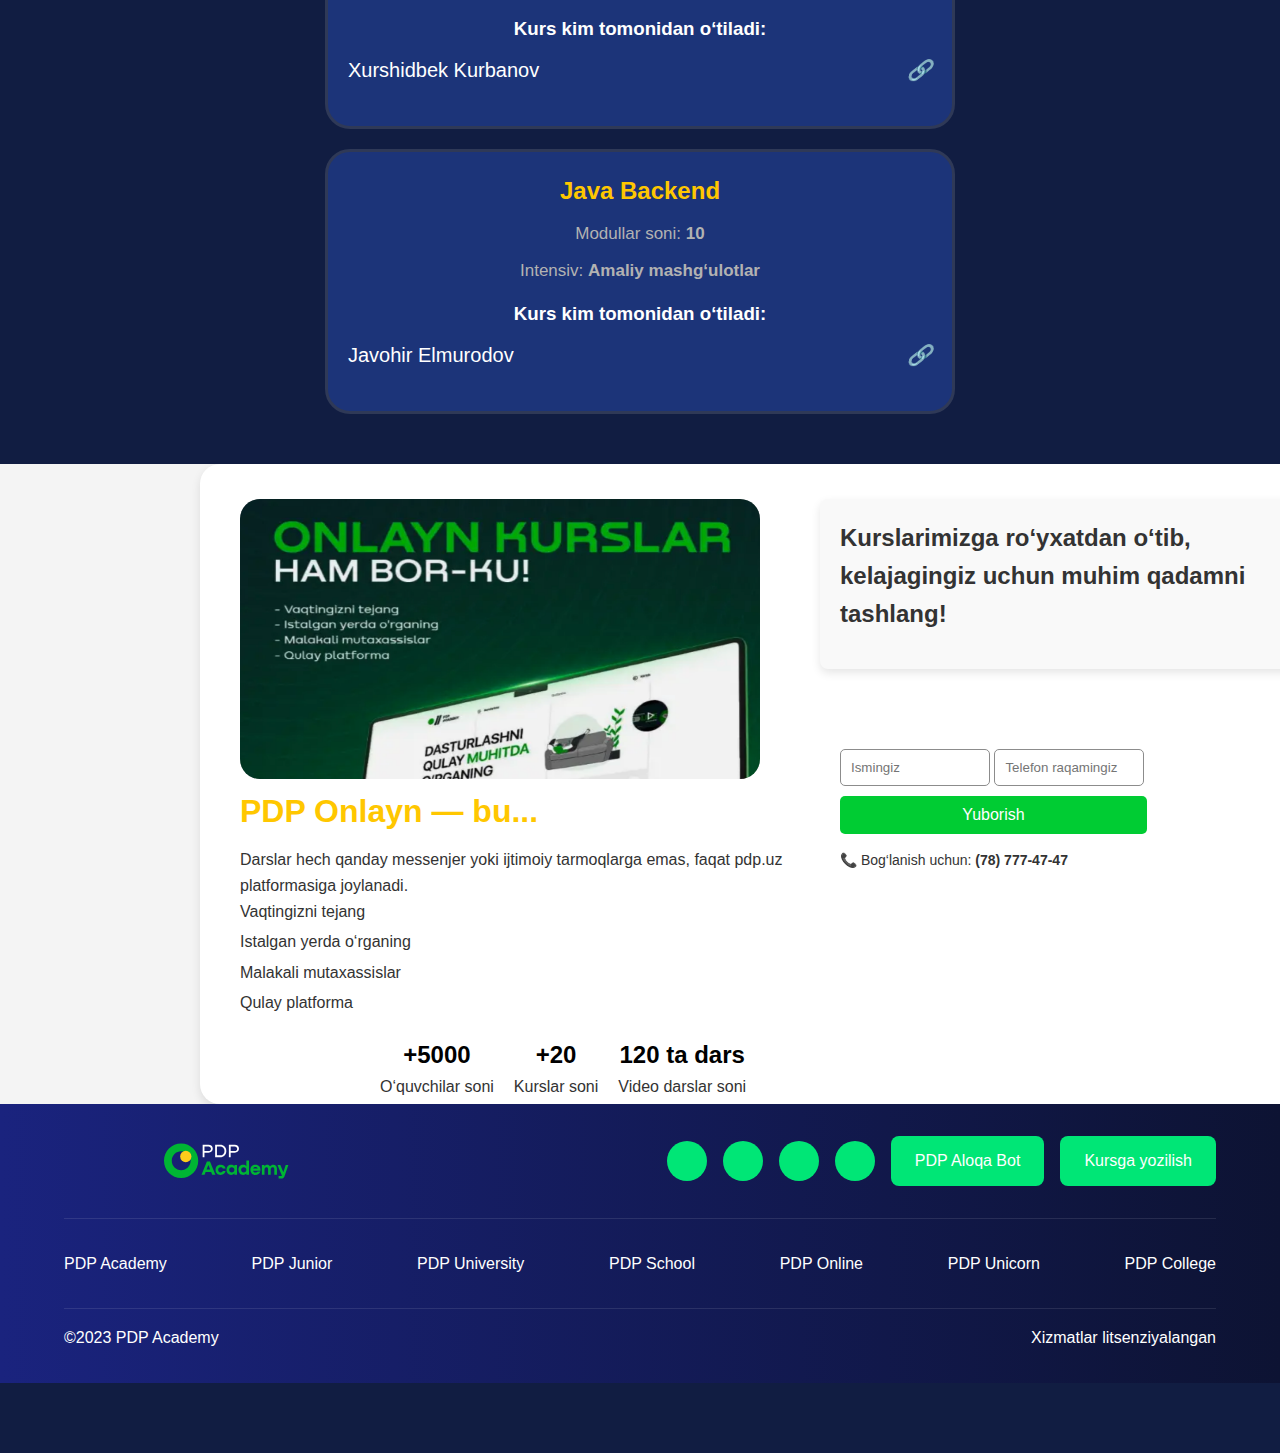
==== commit 1b81841c: "online kurs page toliq yaratildi" ====
--- a/islombek.html
+++ b/islombek.html
@@ -209,6 +209,7 @@
         <section class="pdp-online">
             <div class="content1">
                 <div class="info">
+                    <img class="image" src="img/Screenshot 2024-12-01 at 23.15.58.png" alt="404">
                     <h1>PDP Onlayn — bu...</h1>
                     <p>
                         Darslar hech qanday messenjer yoki ijtimoiy tarmoqlarga emas, faqat
@@ -236,7 +237,7 @@
                     </div>
                 </div>
                 <div class="form">
-                    <h2>Kurslarimizga ro‘yxatdan o‘ting!</h2>
+                    <h2 class="form-h2">Kurslarimizga ro‘yxatdan o‘tib, kelajagingiz uchun muhim qadamni tashlang!</h2>
                     <form id="registration-form">
                         <input type="text" id="name" placeholder="Ismingiz" required />
                         <input type="tel" id="phone" placeholder="Telefon raqamingiz" required />
@@ -264,6 +265,43 @@
 
         </script>
     </div>
+    <footer class="footer">
+        <div class="footer-content">
+            <div class="footer-top">
+                <img src="./img/logo.e84aba9a5311ad12b26f240237513b5b.svg" alt="PDP Academy" class="logo">
+                <div class="social-links">
+                    <a href="#" class="social-icon">
+                        <i class="fa-brands fa-instagram"></i>
+                    </a>
+                    <a href="./img/pdp_university_logo.463eaeab1f0ce9646652e2826a8657a7.svg" class="social-icon">
+                        <i class="fa-brands fa-youtube"></i>
+                    </a>
+                    <a href="./img/pdp_school_logo.4600968bfbfd6f6f6445c125f1964dbf.svg" class="social-icon">
+                        <i class="fa-brands fa-telegram"></i>
+                    </a>
+                    <a href="./img/pdp_online_logo.59d2c798341558b8c4fe6ffc57f4d7b6.svg" class="social-icon">
+                        <i class="fa-brands fa-facebook"></i> </a>
+                    <a href="https://t.me/pdpaloqabot" class="button">PDP Aloqa Bot</a>
+                    <a href="index.html" class="button">Kursga yozilish</a>
+                </div>
+            </div>
+
+            <div class="footer-links">
+                <a href="index.html">PDP Academy</a>
+                <a href="https://pdp.uz/junior">PDP Junior</a>
+                <a href="https://university.pdp.uz/uz">PDP University</a>
+                <a href="https://school.pdp.uz">PDP School</a>
+                <a href="#">PDP Online</a>
+                <a href="./img/dark-logo.b60d4801fba35368079b1552cb52c715.svg">PDP Unicorn</a>
+                <a href="./img/bage.065846d8f8b49cacb2ee4248d4bba7bd.svg">PDP College</a>
+            </div>
+
+            <div class="footer-bottom">
+                <div>©2023 PDP Academy</div>
+                <div>Xizmatlar litsenziyalangan</div>
+            </div>
+        </div>
+    </footer>
 </body>
 
 </html>--- a/islombek.css
+++ b/islombek.css
@@ -192,6 +192,7 @@
     border-radius: 12px;
     box-shadow: 0 2px 5px rgba(0, 0, 0, 0.1);
     text-align: start;
+    margin-bottom: 40px;
 }
 
 .card h3 {
@@ -295,11 +296,15 @@
     display: flex;
     justify-content: space-between;
     align-items: center;
-    padding: 20px;
+    padding: 40px;
     background-color: #fff;
     box-shadow: 0px 4px 10px rgba(0, 0, 0, 0.1);
-    border-radius: 8px;
-    margin: 20px;
+    border-radius: 20px;
+    margin-left: 200px;
+    width: 1200px;
+    height: 640px;
+    margin-top: 30px;
+    padding-bottom: 30px;
 }
 
 .content1 {
@@ -326,25 +331,38 @@
 }
 
 .stats {
+    margin-left: 140px;
     display: flex;
     gap: 20px;
     margin-top: 20px;
-} 
+}
 
 .stats div {
     text-align: center;
-} 
+}
 
 .stats h2 {
-    color: #00ff40;
+    color: black;
     margin: 0;
-} 
+}
 
 .form {
     background-color: #f9f9f9;
     padding: 20px;
+    margin-top: 20px;
     border-radius: 8px;
     box-shadow: 0px 4px 10px rgba(0, 0, 0, 0.1);
+    width: 480px;
+    height: 170px;
+}
+
+.image {
+    margin-top: 20px;
+    width: 520px;
+    height: 280px;
+    background-color: silver;
+    border-radius: 20px;
+    border-color: #00cc33;
 }
 
 .form h2 {
@@ -352,17 +370,18 @@
 }
 
 .form input {
-    width: 100%;
+    width: 150px;
     padding: 10px;
+    margin-top: 100px;
     margin-bottom: 10px;
-    border: 1px solid #ddd;
+    border: 1px solid #8c8c8c;
     border-radius: 5px;
 }
 
 .form button {
-    width: 100%;
+    width: 307px;
     padding: 10px;
-    background-color: #00ff40;
+    background-color: #00cc33;
     color: white;
     border: none;
     border-radius: 5px;
@@ -371,10 +390,82 @@
 }
 
 .form button:hover {
-    background-color: #00cc33;
+    background-color: #2ce35a;
 }
 
 .form p {
     margin-top: 15px;
     font-size: 14px;
+}
+
+/* footer */
+
+.footer {
+    background: linear-gradient(to right, #1a237e, #0d1333);
+    padding: 2rem 4rem;
+    color: white;
+}
+
+.footer-content {
+    max-width: 1400px;
+    margin: 0 auto;
+}
+
+.footer-top {
+    display: flex;
+    justify-content: space-between;
+    align-items: center;
+    margin-bottom: 2rem;
+    padding-bottom: 2rem;
+    border-bottom: 1px solid rgba(255, 255, 255, 0.1);
+}
+
+.logo {
+    height: 40px;
+}
+
+.social-links {
+    display: flex;
+    gap: 1rem;
+    align-items: center;
+}
+
+.social-icon {
+    width: 40px;
+    height: 40px;
+    background: #00e676;
+    border-radius: 50%;
+    display: flex;
+    align-items: center;
+    justify-content: center;
+    color: white;
+}
+
+.button {
+    background: #00e676;
+    color: white;
+    padding: 0.75rem 1.5rem;
+    border-radius: 8px;
+    text-decoration: none;
+    font-weight: 500;
+}
+
+.footer-links {
+    display: flex;
+    justify-content: space-between;
+    margin-bottom: 2rem;
+}
+
+.footer-links a {
+    color: white;
+    text-decoration: none;
+    font-size: 1rem;
+}
+
+.footer-bottom {
+    display: flex;
+    justify-content: space-between;
+    align-items: center;
+    padding-top: 1rem;
+    border-top: 1px solid rgba(255, 255, 255, 0.1);
 }